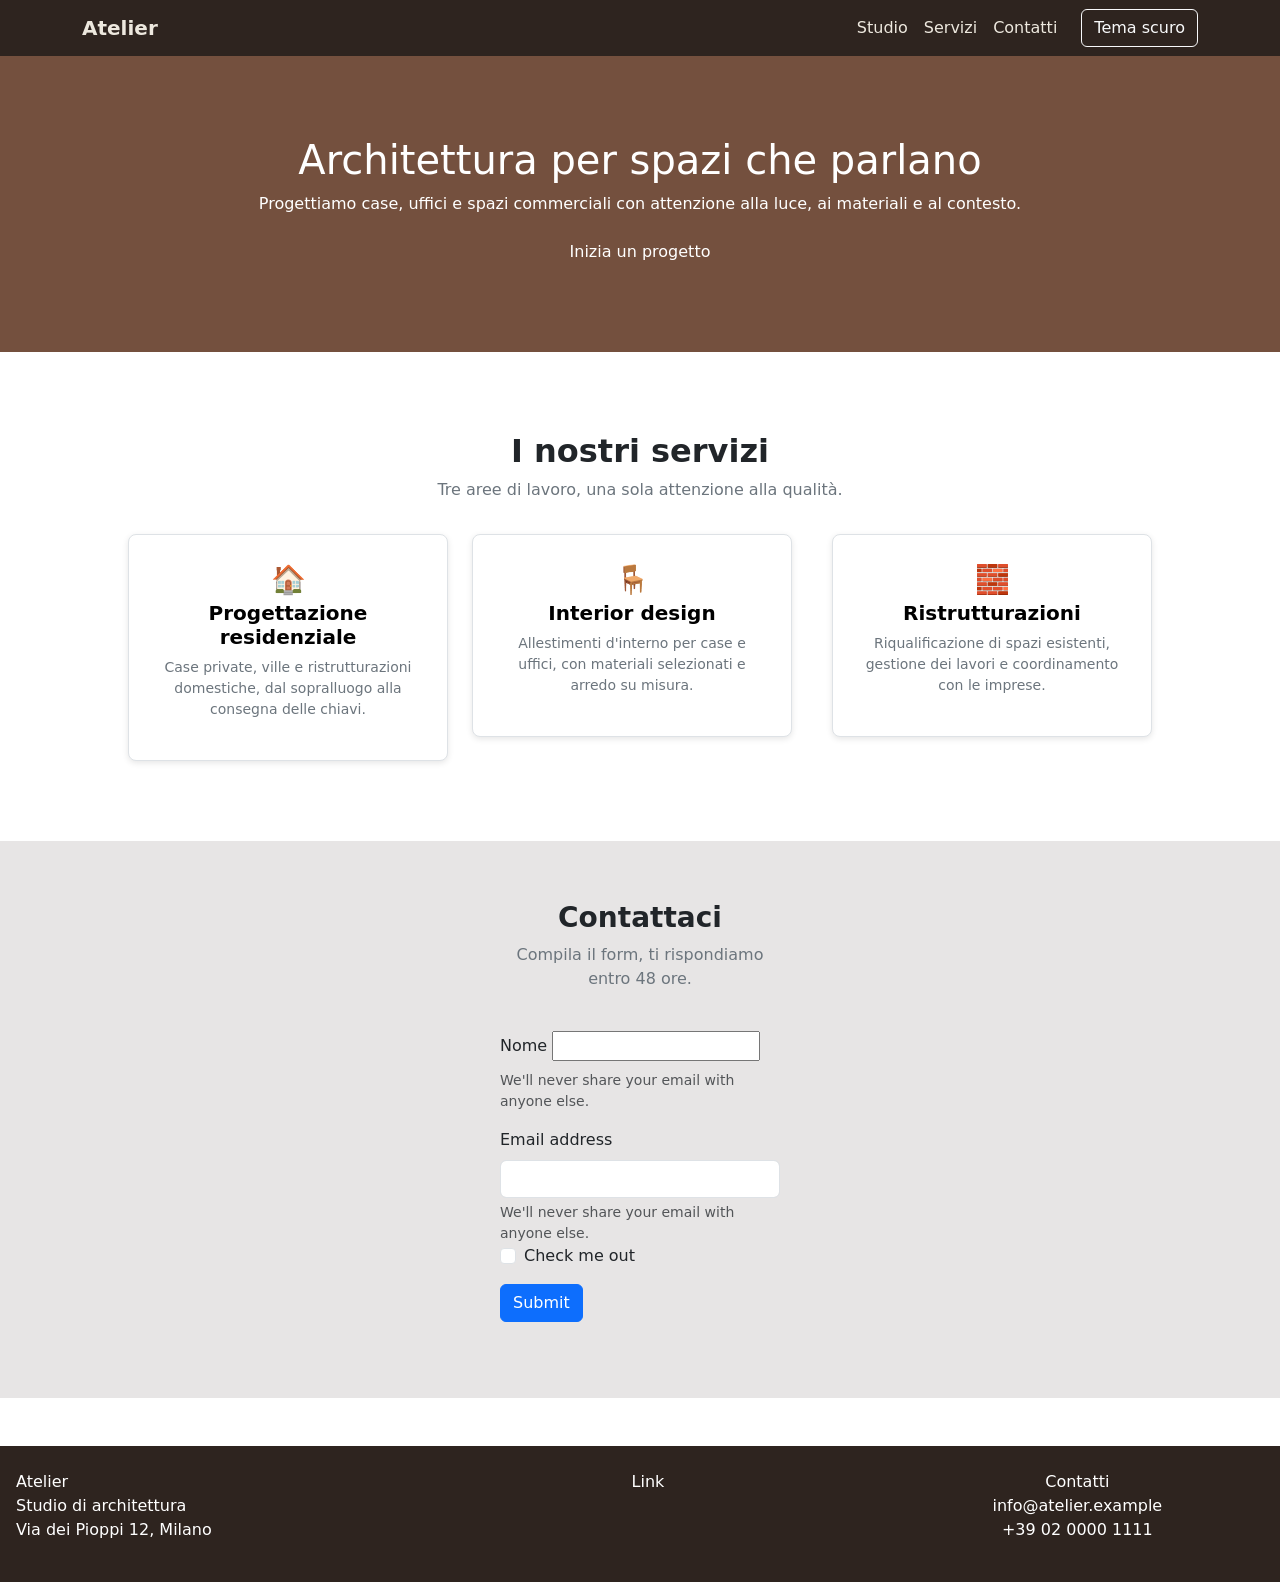
==== index.html @ 80661583 "header, hero, card, footer, form" ====
<!doctype html>
<html lang="it">
  <head>
    <meta charset="UTF-8" />
    <meta name="viewport" content="width=device-width, initial-scale=1.0" />
    <title>Atelier — Studio di architettura</title>
    <link
      rel="stylesheet"
      href="https://cdn.jsdelivr.net/npm/bootstrap@5.3.3/dist/css/bootstrap.min.css"
    />
    <link rel="stylesheet" href="assets/css/style.css" />
  </head>
  <body>
    <header>
      <!-- Navbar Bootstrap (navbar-expand-md, sticky in cima) -->
      <nav class="navbar navbar-expand-md">
        <div class="container">
          <a class="navbar-brand fw-bold" href="#">Atelier</a>
          <button
            class="navbar-toggler"
            data-bs-toggle="collapse"
            data-bs-target="#nav-menu"
          >
            <span class="navbar-toggler-icon"></span>
          </button>
          <div class="collapse navbar-collapse" id="nav-menu">
            <ul class="navbar-nav d-flex ms-auto mx-2">
              <li class="nav-item"><a class="nav-link">Studio</a></li>
              <li class="nav-item"><a class="nav-link">Servizi</a></li>
              <li class="nav-item"><a class="nav-link">Contatti</a></li>
            </ul>
            <button
              id="toggle-tema"
              type="button"
              class="btn btn-outline-light ms-md-2 mt-2 mt-md-0"
            >
              Tema scuro
            </button>
          </div>
        </div>
      </nav>
    </header>

    <section id="studio" class="text-center">
      <!-- Hero: titolo grande, sottotitolo, CTA. Sfondo brand. min-height 80vh -->
      <div class="hero-content" id="heroContent">
          <h1>Architettura per spazi che parlano</h1>
          <p>
            Progettiamo case, uffici e spazi commerciali con attenzione alla luce, ai materiali e al contesto.
          </p>
          <button id="project-btn" class="p-2">Inizia un progetto</button>
    </section>

    <section id="servizi">
      <!-- 3 card servizi affiancate da md in su -->
      <h2 class="fw-bold text-center">I nostri servizi</h2>
      <p class="text-center text-secondary">Tre aree di lavoro, una sola attenzione alla qualità.</p>
        <div class="services-container">
          <div class="services-card text-center col-12 col-md-3 ms-md-3 ms-lg-5 w-100 h-100">
            <span class="fs-3">🏠</span>
            <h3>Progettazione residenziale</h3>
            <p>
              Case private, ville e ristrutturazioni domestiche, dal sopralluogo alla consegna delle chiavi.
            </p>
          </div>

          <div class="services-card text-center col-12 col-md-3 w-100 h-100">
            <span class="fs-3">🪑</span>
            <h3>Interior design</h3>
            <p>
              Allestimenti d'interno per case e uffici, con materiali selezionati e arredo su misura.
            </p>
          </div>

          <div class="services-card text-center col-12 col-md-3 ms-md-3 me-lg-5 w-100 h-100">
            <span class="fs-3">🧱</span>
            <h3>Ristrutturazioni</h3>
            <p>
              Riqualificazione di spazi esistenti, gestione dei lavori e coordinamento con le imprese.
            </p>
          </div>
        </div>
    </section>

    <section id="contatti">
      <!-- Form contatti Bootstrap, larghezza limitata e centrata -->
      <h3 class="text-center fw-bold">Contattaci</h3>
      <p class="text-center pb-4 text-secondary">Compila il form, ti rispondiamo entro 48 ore.</p>
      <form>
        <div class="mb-3">
          <label for="name" class="form-label">Nome</label>
          <input type="text" class="name" id="name" aria-describedby="name">
        <div id="emailHelp" class="form-text">We'll never share your email with anyone else.</div>
        </div>
        <div class="mb-3">
          <label for="exampleInputEmail1" class="form-label">Email address</label>
          <input type="email" class="form-control" id="exampleInputEmail1" aria-describedby="emailHelp">
        <div id="emailHelp" class="form-text">We'll never share your email with anyone else.</div>
        <div class="mb-3 form-check">
          <input type="checkbox" class="form-check-input" id="exampleCheck1">
          <label class="form-check-label" for="exampleCheck1">Check me out</label>
        </div>
        <button type="submit" class="btn btn-primary">Submit</button>
      </form>
    </section>

    <footer class="py-4 mt-5">
      <!-- 3 colonne: Atelier+indirizzo / Link / Contatti. Copyright in fondo -->
      <div class="row ps-3">
        <div class="col-12 col-md-4 mb-2 mb-md-0">Atelier
          <p>Studio di architettura <br />
            Via dei Pioppi 12, Milano</p>
          
        </div>
        <div class="col-12 col-md-4 mb-2 mb-md-0 text-center">Link</div>
        <div class="col-12 col-md-4 text-center">Contatti
          <p>info@atelier.example <br />
          +39 02 0000 1111</p>
        </div>
      </div>
    </footer>

    <script src="https://cdn.jsdelivr.net/npm/bootstrap@5.3.3/dist/js/bootstrap.bundle.min.js"></script>
    <script src="assets/js/script.js"></script>
  </body>
</html>
---- assets/css/style.css ----
#studio,
#servizi,
#contatti {
  padding: 80px;
}

.navbar,
footer {
  background-color: hsl(20, 20%, 15%);
}
.navbar .navbar-brand,
footer .navbar-brand {
  color: hsl(40, 30%, 90%);
}
.navbar .nav-link,
footer .nav-link {
  color: hsl(40, 30%, 90%);
}
.navbar .container,
.navbar .row,
footer .container,
footer .row {
  color: #ffffff;
}

#studio {
  background-color: hsl(20, 30%, 35%);
  color: #ffffff;
}

#project-btn {
  background-color: hsl(20, 30%, 35%);
  color: #ffffff;
  border: none;
}
#project-btn:hover {
  background-color: hsl(20, 30%, 25%);
  border-radius: 8px;
}

.services-container {
  display: flex;
  flex-wrap: wrap;
  align-items: stretch;
  gap: 24px;
  margin-top: 32px;
}

.services-card {
  background-color: #ffffff;
  border: 1px solid #dee2e6;
  border-radius: 8px;
  padding: 24px;
  box-shadow: 0 2px 6px rgba(0, 0, 0, 0.1);
}
.services-card h3 {
  color: black;
  font-weight: bold;
  font-size: 20px;
}
.services-card p {
  color: #6c757d;
  font-size: 14px;
}
.services-card {
  flex: 0 0 100%;
}
@media (min-width: 768px) {
  .services-card {
    flex: 1;
  }
}

#contatti {
  background-color: rgb(231, 229, 229);
  padding: 60px 500px;
}

/*# sourceMappingURL=style.css.map */
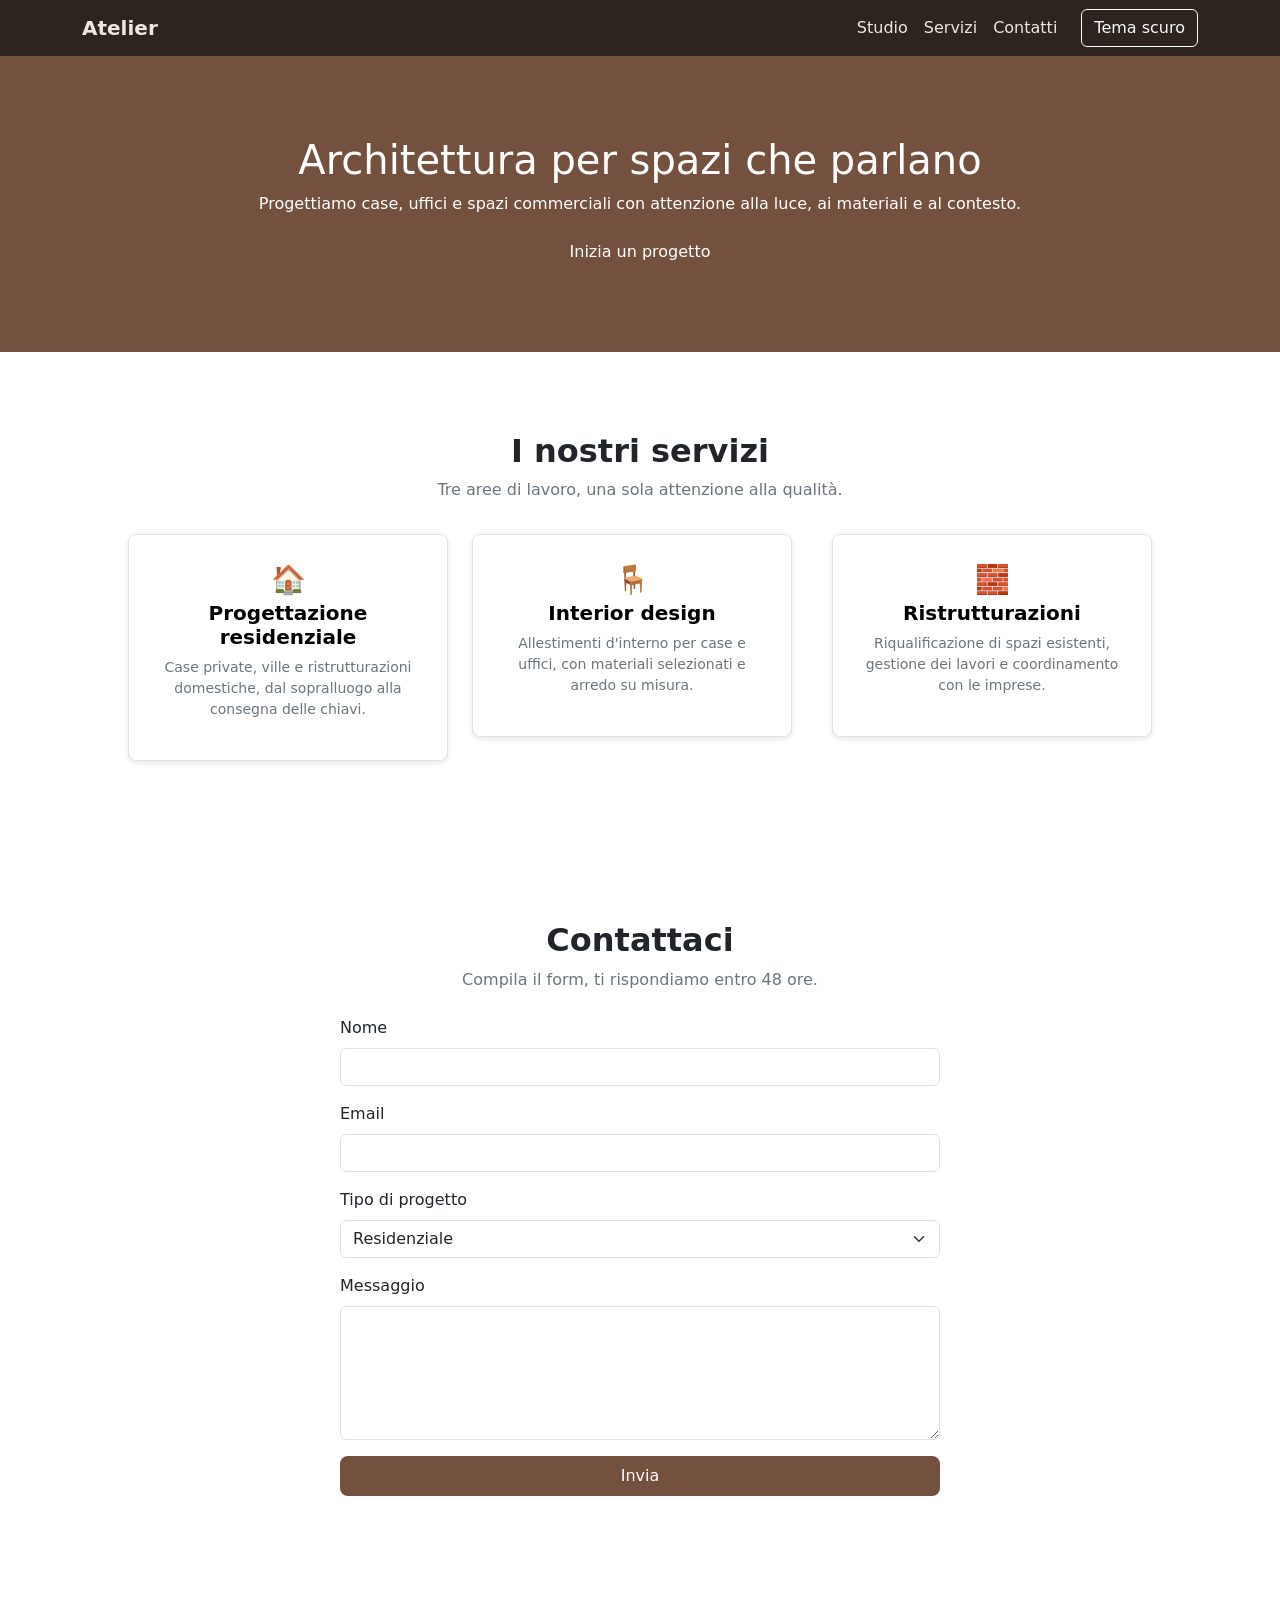
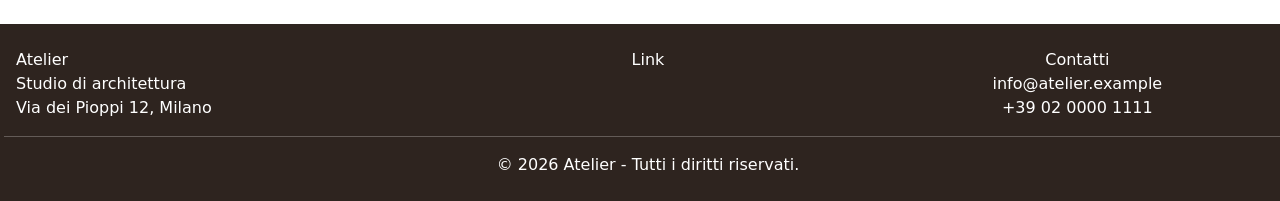
==== commit 5279a27a: "fixed anchor links in header" ====
--- a/index.html
+++ b/index.html
@@ -25,9 +25,11 @@
           </button>
           <div class="collapse navbar-collapse" id="nav-menu">
             <ul class="navbar-nav d-flex ms-auto mx-2">
-              <li class="nav-item"><a class="nav-link">Studio</a></li>
-              <li class="nav-item"><a class="nav-link">Servizi</a></li>
-              <li class="nav-item"><a class="nav-link">Contatti</a></li>
+              <li class="nav-item"><a class="nav-link" href="#studio">Studio</a></li>
+              <li class="nav-item"><a class="nav-link" href="#servizi">Servizi</a></li>
+              <li class="nav-item">
+                <a class="nav-link" href="#contatti">Contatti</a>
+              </li>
             </ul>
             <button
               id="toggle-tema"
@@ -44,78 +46,107 @@
     <section id="studio" class="text-center">
       <!-- Hero: titolo grande, sottotitolo, CTA. Sfondo brand. min-height 80vh -->
       <div class="hero-content" id="heroContent">
-          <h1>Architettura per spazi che parlano</h1>
-          <p>
-            Progettiamo case, uffici e spazi commerciali con attenzione alla luce, ai materiali e al contesto.
-          </p>
-          <button id="project-btn" class="p-2">Inizia un progetto</button>
+        <h1>Architettura per spazi che parlano</h1>
+        <p>
+          Progettiamo case, uffici e spazi commerciali con attenzione alla luce,
+          ai materiali e al contesto.
+        </p>
+        <button id="project-btn" class="p-2">Inizia un progetto</button>
+      </div>
     </section>
 
     <section id="servizi">
       <!-- 3 card servizi affiancate da md in su -->
       <h2 class="fw-bold text-center">I nostri servizi</h2>
-      <p class="text-center text-secondary">Tre aree di lavoro, una sola attenzione alla qualità.</p>
-        <div class="services-container">
-          <div class="services-card text-center col-12 col-md-3 ms-md-3 ms-lg-5 w-100 h-100">
-            <span class="fs-3">🏠</span>
-            <h3>Progettazione residenziale</h3>
-            <p>
-              Case private, ville e ristrutturazioni domestiche, dal sopralluogo alla consegna delle chiavi.
-            </p>
-          </div>
+      <p class="text-center text-secondary">
+        Tre aree di lavoro, una sola attenzione alla qualità.
+      </p>
+      <div class="services-container">
+        <div
+          class="services-card text-center col-12 col-md-3 ms-md-3 ms-lg-5 w-100 h-100"
+        >
+          <span class="fs-3">🏠</span>
+          <h3>Progettazione residenziale</h3>
+          <p>
+            Case private, ville e ristrutturazioni domestiche, dal sopralluogo
+            alla consegna delle chiavi.
+          </p>
+        </div>
 
-          <div class="services-card text-center col-12 col-md-3 w-100 h-100">
-            <span class="fs-3">🪑</span>
-            <h3>Interior design</h3>
-            <p>
-              Allestimenti d'interno per case e uffici, con materiali selezionati e arredo su misura.
-            </p>
-          </div>
+        <div class="services-card text-center col-12 col-md-3 w-100 h-100">
+          <span class="fs-3">🪑</span>
+          <h3>Interior design</h3>
+          <p>
+            Allestimenti d'interno per case e uffici, con materiali selezionati
+            e arredo su misura.
+          </p>
+        </div>
 
-          <div class="services-card text-center col-12 col-md-3 ms-md-3 me-lg-5 w-100 h-100">
-            <span class="fs-3">🧱</span>
-            <h3>Ristrutturazioni</h3>
-            <p>
-              Riqualificazione di spazi esistenti, gestione dei lavori e coordinamento con le imprese.
-            </p>
-          </div>
+        <div
+          class="services-card text-center col-12 col-md-3 ms-md-3 me-lg-5 w-100 h-100"
+        >
+          <span class="fs-3">🧱</span>
+          <h3>Ristrutturazioni</h3>
+          <p>
+            Riqualificazione di spazi esistenti, gestione dei lavori e
+            coordinamento con le imprese.
+          </p>
         </div>
+      </div>
     </section>
 
     <section id="contatti">
       <!-- Form contatti Bootstrap, larghezza limitata e centrata -->
-      <h3 class="text-center fw-bold">Contattaci</h3>
-      <p class="text-center pb-4 text-secondary">Compila il form, ti rispondiamo entro 48 ore.</p>
-      <form>
+      <h2 class="text-center fw-bold">Contattaci</h2>
+      <p class="text-center text-secondary">
+        Compila il form, ti rispondiamo entro 48 ore.
+      </p>
+      <form class="mx-auto mt-4" style="max-width: 600px">
         <div class="mb-3">
-          <label for="name" class="form-label">Nome</label>
-          <input type="text" class="name" id="name" aria-describedby="name">
-        <div id="emailHelp" class="form-text">We'll never share your email with anyone else.</div>
+          <label for="nome" class="form-label">Nome</label>
+          <input type="text" class="form-control" id="nome" />
         </div>
         <div class="mb-3">
-          <label for="exampleInputEmail1" class="form-label">Email address</label>
-          <input type="email" class="form-control" id="exampleInputEmail1" aria-describedby="emailHelp">
-        <div id="emailHelp" class="form-text">We'll never share your email with anyone else.</div>
-        <div class="mb-3 form-check">
-          <input type="checkbox" class="form-check-input" id="exampleCheck1">
-          <label class="form-check-label" for="exampleCheck1">Check me out</label>
+          <label for="email" class="form-label">Email</label>
+          <input type="email" class="form-control" id="email" />
         </div>
-        <button type="submit" class="btn btn-primary">Submit</button>
+        <div class="mb-3">
+          <label for="tipo-progetto" class="form-label">Tipo di progetto</label>
+          <select class="form-select" id="tipo-progetto">
+            <option value="residenziale">Residenziale</option>
+            <option value="interior">Interior design</option>
+            <option value="ristrutturazione">Ristrutturazione</option>
+          </select>
+        </div>
+        <div class="mb-3">
+          <label for="messaggio" class="form-label">Messaggio</label>
+          <textarea class="form-control" id="messaggio" rows="5"></textarea>
+        </div>
+        <button type="submit" id="submit-btn" class="w-100">Invia</button>
       </form>
     </section>
 
     <footer class="py-4 mt-5">
       <!-- 3 colonne: Atelier+indirizzo / Link / Contatti. Copyright in fondo -->
       <div class="row ps-3">
-        <div class="col-12 col-md-4 mb-2 mb-md-0">Atelier
-          <p>Studio di architettura <br />
-            Via dei Pioppi 12, Milano</p>
-          
+        <div class="col-12 col-md-4 mb-2 mb-md-0">
+          Atelier
+          <p>
+            Studio di architettura <br />
+            Via dei Pioppi 12, Milano
+          </p>
         </div>
         <div class="col-12 col-md-4 mb-2 mb-md-0 text-center">Link</div>
-        <div class="col-12 col-md-4 text-center">Contatti
-          <p>info@atelier.example <br />
-          +39 02 0000 1111</p>
+        <div class="col-12 col-md-4 text-center">
+          Contatti
+          <p>
+            info@atelier.example <br />
+            +39 02 0000 1111
+          </p>
+        </div>
+        <hr />
+        <div class="container text-center">
+          <p class="m-0">© 2026 Atelier - Tutti i diritti riservati.</p>
         </div>
       </div>
     </footer>
--- a/assets/css/style.css
+++ b/assets/css/style.css
@@ -71,9 +71,15 @@
   }
 }
 
-#contatti {
-  background-color: rgb(231, 229, 229);
-  padding: 60px 500px;
+#submit-btn {
+  background-color: hsl(20, 30%, 35%);
+  color: #ffffff;
+  border: none;
+  border-radius: 8px;
+  padding: 8px 0;
+}
+#submit-btn:hover {
+  background-color: hsl(20, 30%, 25%);
 }
 
 /*# sourceMappingURL=style.css.map */
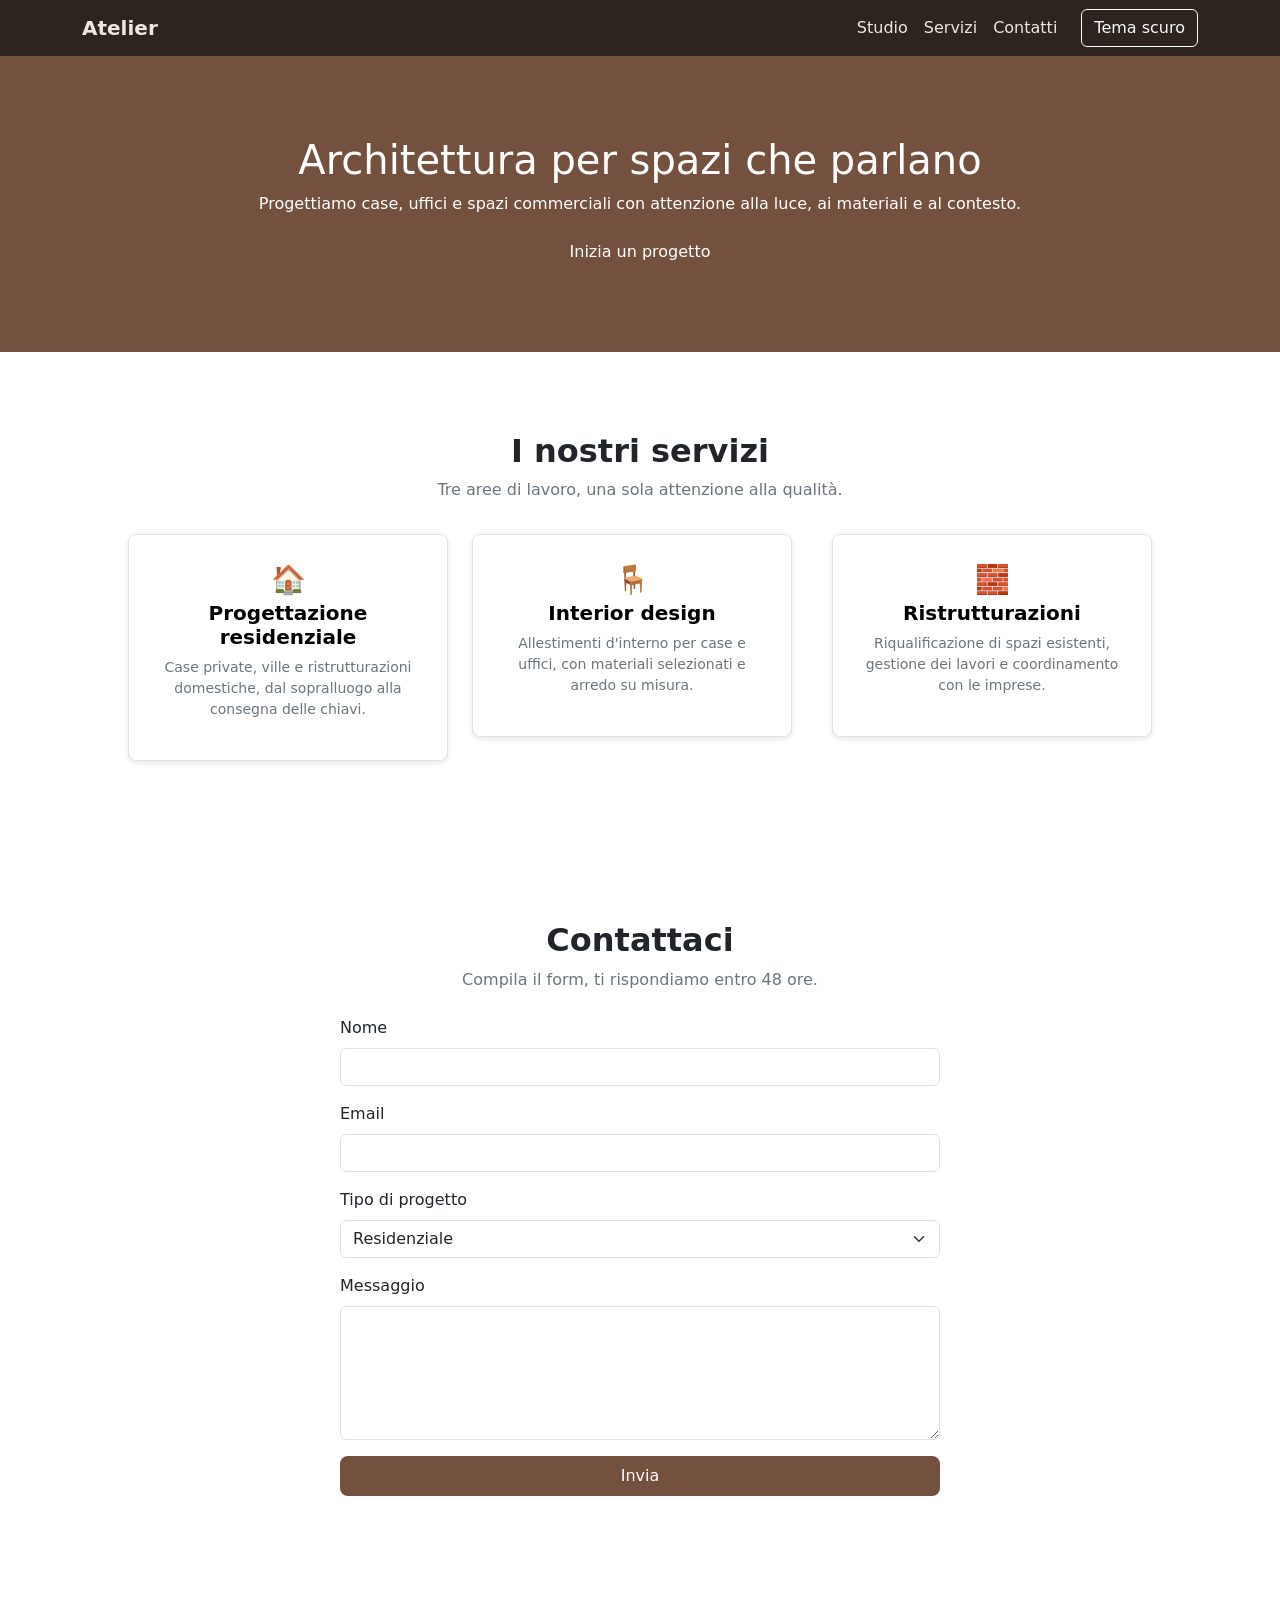
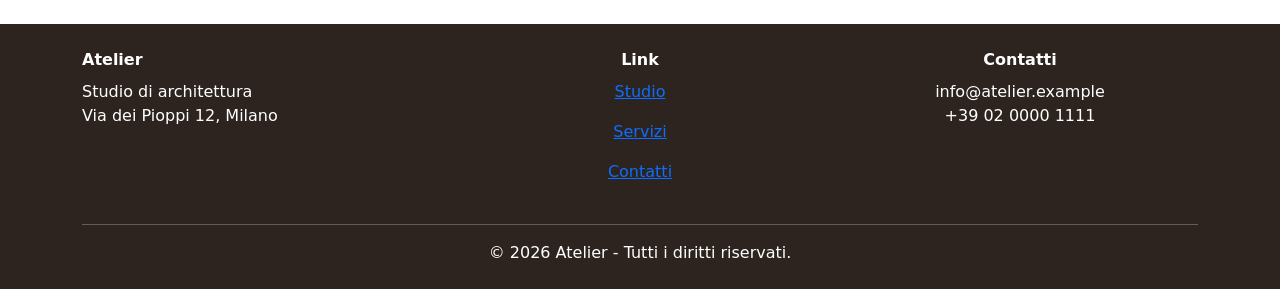
==== commit b967a256: "fixed footer, addition of Thank you page after compiling form, form validation" ====
--- a/index.html
+++ b/index.html
@@ -25,8 +25,12 @@
           </button>
           <div class="collapse navbar-collapse" id="nav-menu">
             <ul class="navbar-nav d-flex ms-auto mx-2">
-              <li class="nav-item"><a class="nav-link" href="#studio">Studio</a></li>
-              <li class="nav-item"><a class="nav-link" href="#servizi">Servizi</a></li>
+              <li class="nav-item">
+                <a class="nav-link" href="#studio">Studio</a>
+              </li>
+              <li class="nav-item">
+                <a class="nav-link" href="#servizi">Servizi</a>
+              </li>
               <li class="nav-item">
                 <a class="nav-link" href="#contatti">Contatti</a>
               </li>
@@ -101,53 +105,67 @@
       <p class="text-center text-secondary">
         Compila il form, ti rispondiamo entro 48 ore.
       </p>
-      <form class="mx-auto mt-4" style="max-width: 600px">
+      <form
+        method="get"
+        action="grazie.html"
+        class="mx-auto mt-4"
+        style="max-width: 600px"
+      >
         <div class="mb-3">
           <label for="nome" class="form-label">Nome</label>
-          <input type="text" class="form-control" id="nome" />
+          <input type="text" class="form-control" id="nome" required />
         </div>
         <div class="mb-3">
           <label for="email" class="form-label">Email</label>
-          <input type="email" class="form-control" id="email" />
+          <input type="email" class="form-control" id="email" required />
         </div>
         <div class="mb-3">
           <label for="tipo-progetto" class="form-label">Tipo di progetto</label>
-          <select class="form-select" id="tipo-progetto">
+          <select class="form-select" id="tipo-progetto" required>
             <option value="residenziale">Residenziale</option>
             <option value="interior">Interior design</option>
             <option value="ristrutturazione">Ristrutturazione</option>
           </select>
         </div>
         <div class="mb-3">
-          <label for="messaggio" class="form-label">Messaggio</label>
+          <label for="messaggio" class="form-label" required>Messaggio</label>
           <textarea class="form-control" id="messaggio" rows="5"></textarea>
         </div>
-        <button type="submit" id="submit-btn" class="w-100">Invia</button>
+        <button type="submit" id="submit-btn" class="w-100" required>
+          Invia
+        </button>
       </form>
     </section>
 
     <footer class="py-4 mt-5">
       <!-- 3 colonne: Atelier+indirizzo / Link / Contatti. Copyright in fondo -->
-      <div class="row ps-3">
-        <div class="col-12 col-md-4 mb-2 mb-md-0">
-          Atelier
-          <p>
-            Studio di architettura <br />
-            Via dei Pioppi 12, Milano
-          </p>
-        </div>
-        <div class="col-12 col-md-4 mb-2 mb-md-0 text-center">Link</div>
-        <div class="col-12 col-md-4 text-center">
-          Contatti
-          <p>
-            info@atelier.example <br />
-            +39 02 0000 1111
-          </p>
+      <div class="container">
+        <div class="row mb-4">
+          <div class="col-12 col-md-4 mb-2 mb-md-0">
+            <p class="fw-bold mb-2">Atelier</p>
+            <p>
+              Studio di architettura <br />
+              Via dei Pioppi 12, Milano
+            </p>
+          </div>
+          <div class="col-12 col-md-4 mb-2 mb-md-0 text-center">
+            <p class="fw-bold mb-2">Link</p>
+            <p><a href="#studio">Studio</a></p>
+            <p><a href="#servizi">Servizi</a></p>
+            <p><a href="#contatti">Contatti</a></p>
+          </div>
+          <div class="col-12 col-md-4 text-center">
+            <p class="fw-bold mb-2">Contatti</p>
+            <p>
+              info@atelier.example <br />
+              +39 02 0000 1111
+            </p>
+          </div>
         </div>
         <hr />
-        <div class="container text-center">
-          <p class="m-0">© 2026 Atelier - Tutti i diritti riservati.</p>
-        </div>
+        <p class="text-center m-0">
+          © 2026 Atelier - Tutti i diritti riservati.
+        </p>
       </div>
     </footer>
 
--- a/assets/css/style.css
+++ b/assets/css/style.css
@@ -82,4 +82,8 @@
   background-color: hsl(20, 30%, 25%);
 }
 
+footer {
+  color: rgb(210, 208, 208);
+}
+
 /*# sourceMappingURL=style.css.map */
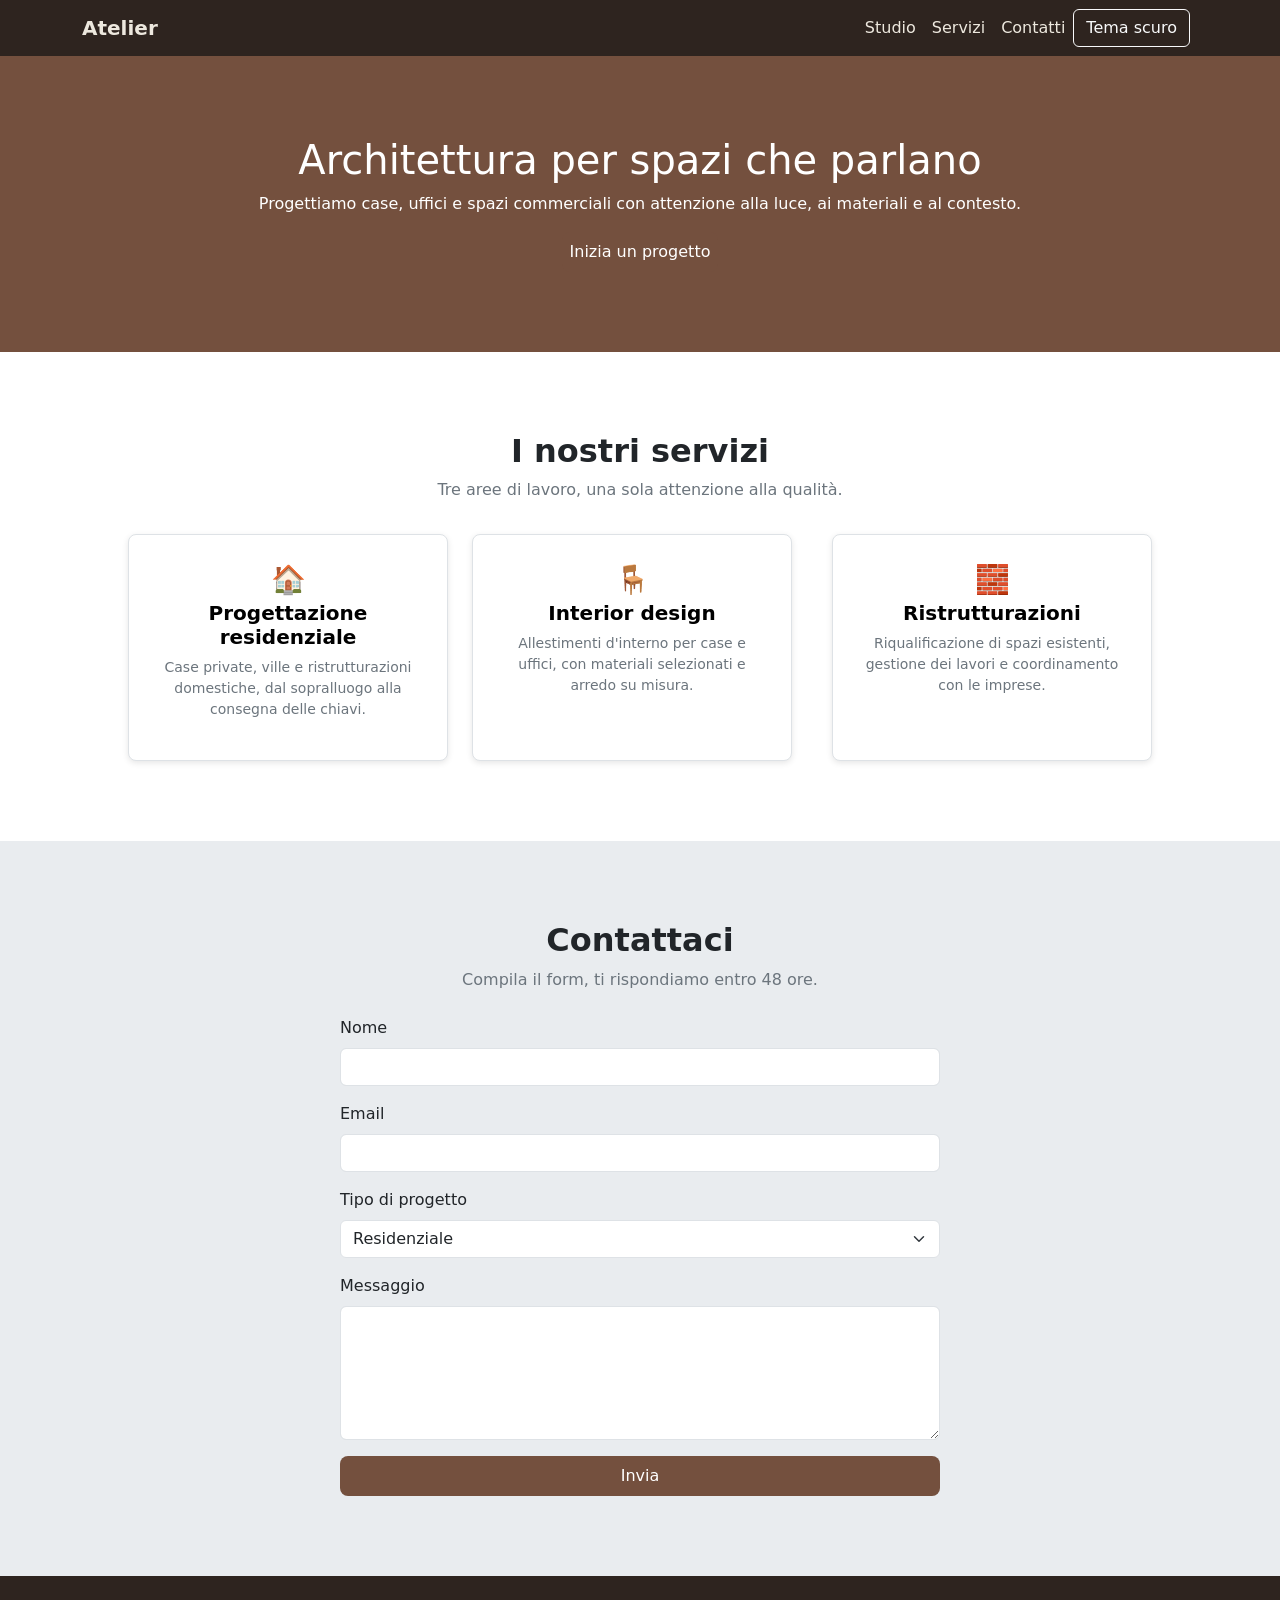
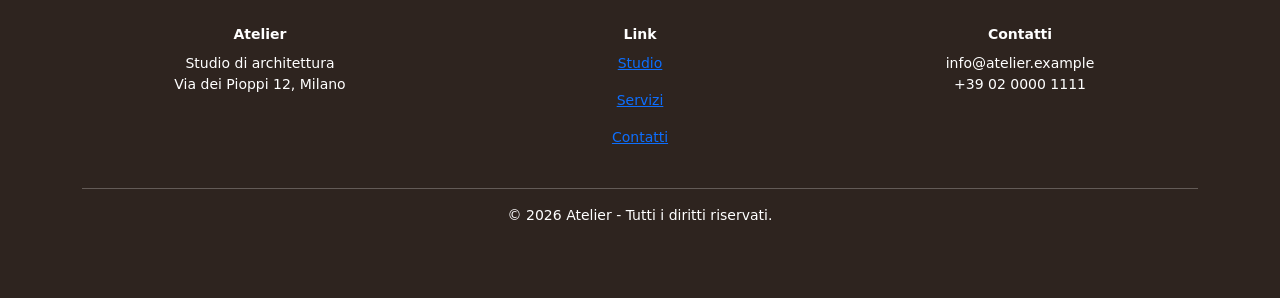
==== commit 476c6fdd: "fixed footer and cards" ====
--- a/index.html
+++ b/index.html
@@ -17,6 +17,13 @@
         <div class="container">
           <a class="navbar-brand fw-bold" href="#">Atelier</a>
           <button
+            id="toggle-tema"
+            type="button"
+            class="btn btn-outline-light ms-auto me-2 order-md-last"
+          >
+            Tema scuro
+          </button>
+          <button
             class="navbar-toggler"
             data-bs-toggle="collapse"
             data-bs-target="#nav-menu"
@@ -24,7 +31,7 @@
             <span class="navbar-toggler-icon"></span>
           </button>
           <div class="collapse navbar-collapse" id="nav-menu">
-            <ul class="navbar-nav d-flex ms-auto mx-2">
+            <ul class="navbar-nav ms-auto">
               <li class="nav-item">
                 <a class="nav-link" href="#studio">Studio</a>
               </li>
@@ -35,13 +42,6 @@
                 <a class="nav-link" href="#contatti">Contatti</a>
               </li>
             </ul>
-            <button
-              id="toggle-tema"
-              type="button"
-              class="btn btn-outline-light ms-md-2 mt-2 mt-md-0"
-            >
-              Tema scuro
-            </button>
           </div>
         </div>
       </nav>
@@ -67,7 +67,7 @@
       </p>
       <div class="services-container">
         <div
-          class="services-card text-center col-12 col-md-3 ms-md-3 ms-lg-5 w-100 h-100"
+          class="services-card text-center col-12 col-md-3 ms-md-3 ms-lg-5 w-100"
         >
           <span class="fs-3">🏠</span>
           <h3>Progettazione residenziale</h3>
@@ -77,7 +77,7 @@
           </p>
         </div>
 
-        <div class="services-card text-center col-12 col-md-3 w-100 h-100">
+        <div class="services-card text-center col-12 col-md-3 w-100">
           <span class="fs-3">🪑</span>
           <h3>Interior design</h3>
           <p>
@@ -87,7 +87,7 @@
         </div>
 
         <div
-          class="services-card text-center col-12 col-md-3 ms-md-3 me-lg-5 w-100 h-100"
+          class="services-card text-center col-12 col-md-3 ms-md-3 me-lg-5 w-100"
         >
           <span class="fs-3">🧱</span>
           <h3>Ristrutturazioni</h3>
@@ -99,7 +99,7 @@
       </div>
     </section>
 
-    <section id="contatti">
+    <section id="contatti" class="bg-body-secondary">
       <!-- Form contatti Bootstrap, larghezza limitata e centrata -->
       <h2 class="text-center fw-bold">Contattaci</h2>
       <p class="text-center text-secondary">
@@ -137,7 +137,7 @@
       </form>
     </section>
 
-    <footer class="py-4 mt-5">
+    <footer class="py-5 text-center">
       <!-- 3 colonne: Atelier+indirizzo / Link / Contatti. Copyright in fondo -->
       <div class="container">
         <div class="row mb-4">
@@ -148,13 +148,13 @@
               Via dei Pioppi 12, Milano
             </p>
           </div>
-          <div class="col-12 col-md-4 mb-2 mb-md-0 text-center">
+          <div class="col-12 col-md-4 mb-2 mb-md-0">
             <p class="fw-bold mb-2">Link</p>
             <p><a href="#studio">Studio</a></p>
             <p><a href="#servizi">Servizi</a></p>
             <p><a href="#contatti">Contatti</a></p>
           </div>
-          <div class="col-12 col-md-4 text-center">
+          <div class="col-12 col-md-4">
             <p class="fw-bold mb-2">Contatti</p>
             <p>
               info@atelier.example <br />
@@ -163,7 +163,7 @@
           </div>
         </div>
         <hr />
-        <p class="text-center m-0">
+        <p class="text-center mb-4">
           © 2026 Atelier - Tutti i diritti riservati.
         </p>
       </div>
--- a/assets/css/style.css
+++ b/assets/css/style.css
@@ -1,3 +1,52 @@
+body.dark {
+  background-color: #1a1a1a;
+  color: #f0f0f0;
+}
+body.dark .navbar,
+body.dark footer {
+  background-color: #0d0d0d;
+}
+body.dark #studio {
+  background-color: #2c2c2c;
+}
+body.dark #servizi,
+body.dark #contatti {
+  background-color: #1a1a1a;
+}
+body.dark .text-secondary {
+  color: #adb5bd !important;
+}
+body.dark .services-card {
+  background-color: #2c2c2c;
+  border-color: #444444;
+}
+body.dark .services-card h3 {
+  color: #f0f0f0;
+}
+body.dark .services-card p {
+  color: #adb5bd;
+}
+body.dark .form-label {
+  color: #f0f0f0;
+}
+body.dark .form-control,
+body.dark .form-select {
+  background-color: #2c2c2c;
+  color: #f0f0f0;
+  border-color: #444444;
+}
+body.dark .form-control:focus,
+body.dark .form-select:focus {
+  background-color: #2c2c2c;
+  color: #f0f0f0;
+}
+body.dark footer a {
+  color: #adb5bd;
+}
+body.dark .btn-close {
+  filter: invert(1);
+}
+
 #studio,
 #servizi,
 #contatti {
@@ -22,6 +71,14 @@
 footer .row {
   color: #ffffff;
 }
+.navbar .navbar-toggler,
+footer .navbar-toggler {
+  border-color: rgba(255, 255, 255, 0.5);
+}
+.navbar .navbar-toggler .navbar-toggler-icon,
+footer .navbar-toggler .navbar-toggler-icon {
+  background-image: url("data:image/svg+xml,%3csvg xmlns='http://www.w3.org/2000/svg' viewBox='0 0 30 30'%3e%3cpath stroke='rgba%28255%2C 255%2C 255%2C 0.75%29' stroke-linecap='round' stroke-miterlimit='10' stroke-width='2' d='M4 7h22M4 15h22M4 23h22'/%3e%3c/svg%3e");
+}
 
 #studio {
   background-color: hsl(20, 30%, 35%);
@@ -32,6 +89,7 @@
   background-color: hsl(20, 30%, 35%);
   color: #ffffff;
   border: none;
+  border-radius: 8px;
 }
 #project-btn:hover {
   background-color: hsl(20, 30%, 25%);
@@ -84,6 +142,7 @@
 
 footer {
   color: rgb(210, 208, 208);
+  font-size: 14px;
 }
 
 /*# sourceMappingURL=style.css.map */
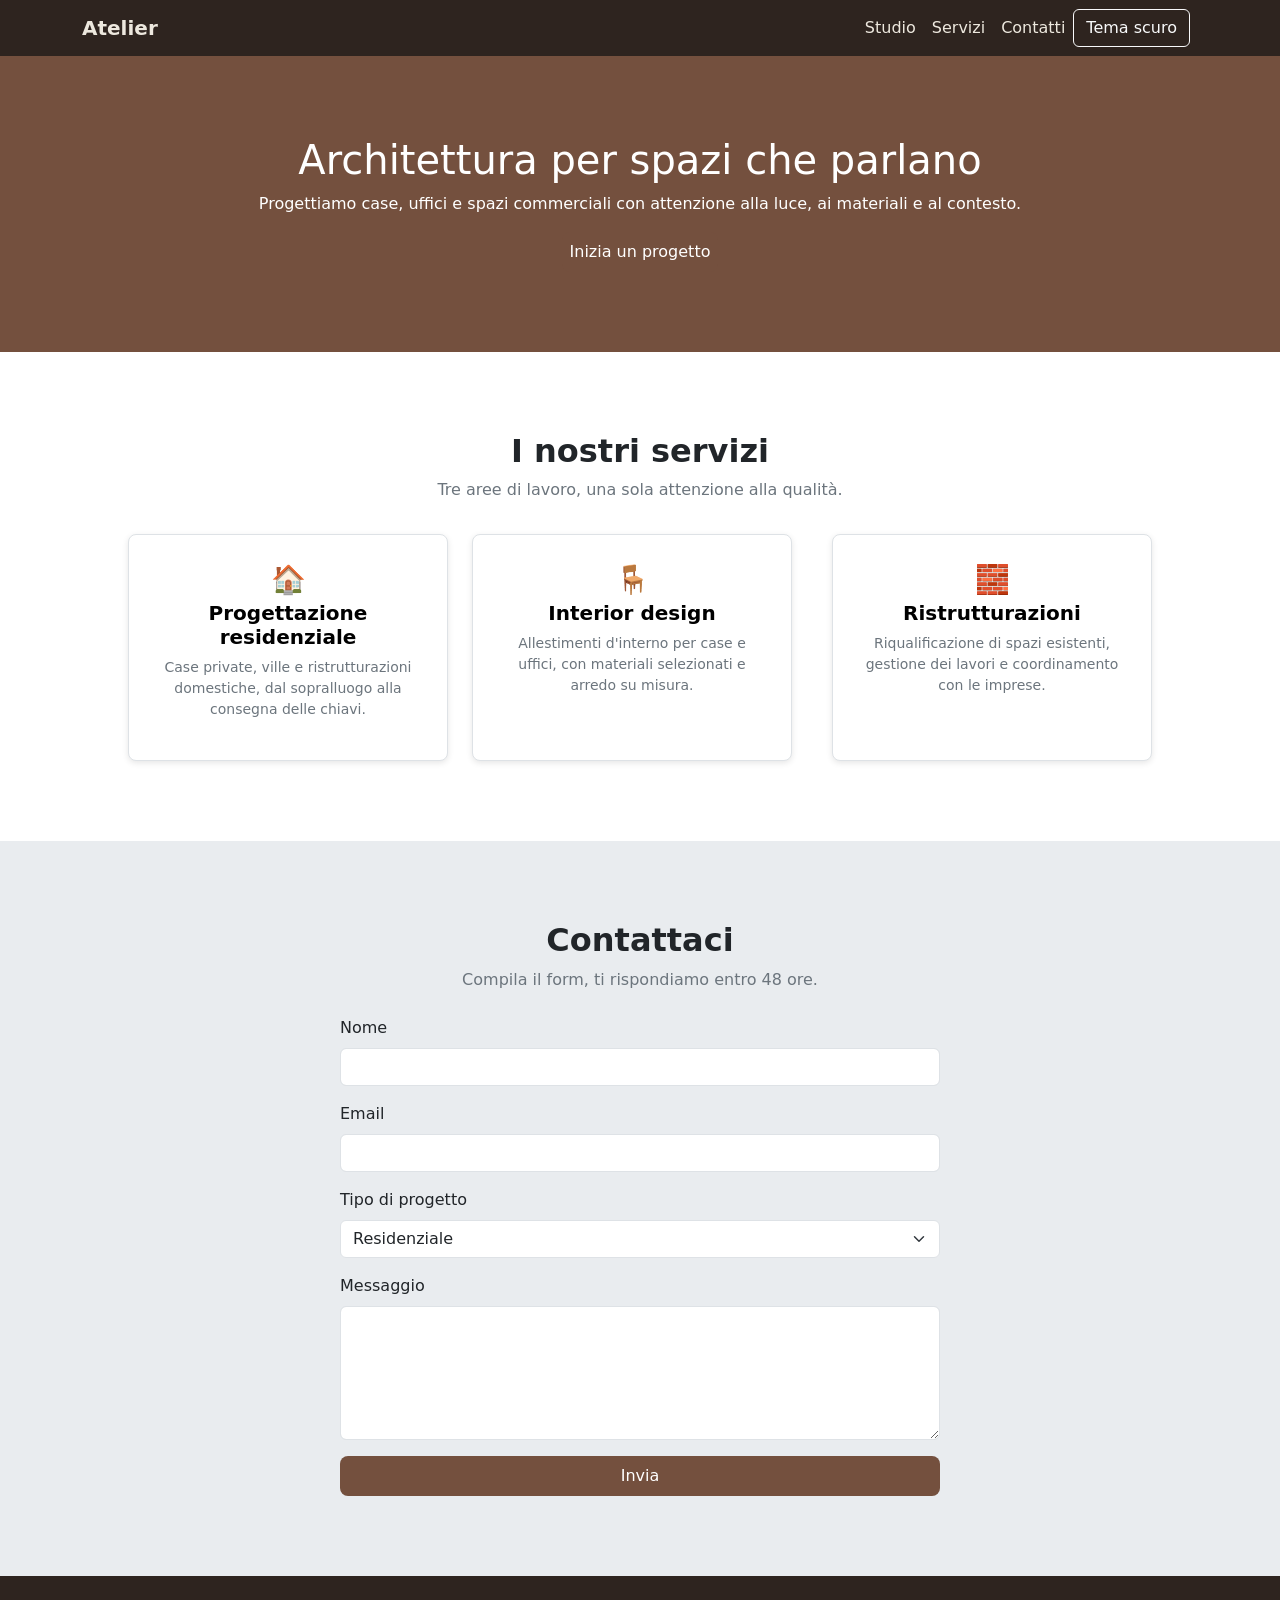
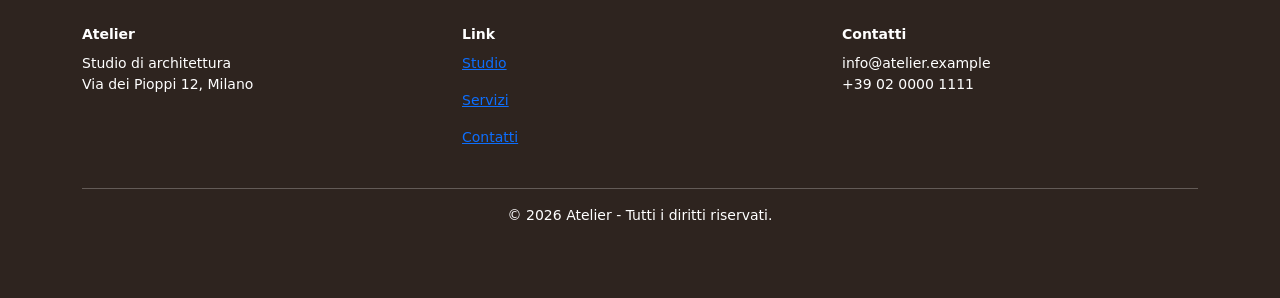
==== commit c2a0a99a: "improvements with explanations from Claude" ====
--- a/index.html
+++ b/index.html
@@ -8,6 +8,7 @@
       rel="stylesheet"
       href="https://cdn.jsdelivr.net/npm/bootstrap@5.3.3/dist/css/bootstrap.min.css"
     />
+    <link rel="icon" type="image/x-icon" href="assets/img/favicon casa.png" />
     <link rel="stylesheet" href="assets/css/style.css" />
   </head>
   <body>
@@ -67,7 +68,7 @@
       </p>
       <div class="services-container">
         <div
-          class="services-card text-center col-12 col-md-3 ms-md-3 ms-lg-5 w-100"
+          class="services-card text-center col-12 col-md-3 ms-md-3 ms-lg-5"
         >
           <span class="fs-3">🏠</span>
           <h3>Progettazione residenziale</h3>
@@ -77,7 +78,7 @@
           </p>
         </div>
 
-        <div class="services-card text-center col-12 col-md-3 w-100">
+        <div class="services-card text-center col-12 col-md-3">
           <span class="fs-3">🪑</span>
           <h3>Interior design</h3>
           <p>
@@ -87,7 +88,7 @@
         </div>
 
         <div
-          class="services-card text-center col-12 col-md-3 ms-md-3 me-lg-5 w-100"
+          class="services-card text-center col-12 col-md-3 ms-md-3 me-lg-5"
         >
           <span class="fs-3">🧱</span>
           <h3>Ristrutturazioni</h3>
@@ -121,23 +122,21 @@
         </div>
         <div class="mb-3">
           <label for="tipo-progetto" class="form-label">Tipo di progetto</label>
-          <select class="form-select" id="tipo-progetto" required>
+          <select class="form-select" id="tipo-progetto">
             <option value="residenziale">Residenziale</option>
             <option value="interior">Interior design</option>
             <option value="ristrutturazione">Ristrutturazione</option>
           </select>
         </div>
         <div class="mb-3">
-          <label for="messaggio" class="form-label" required>Messaggio</label>
+          <label for="messaggio" class="form-label">Messaggio</label>
           <textarea class="form-control" id="messaggio" rows="5"></textarea>
         </div>
-        <button type="submit" id="submit-btn" class="w-100" required>
-          Invia
-        </button>
+        <button type="submit" id="submit-btn" class="w-100">Invia</button>
       </form>
     </section>
 
-    <footer class="py-5 text-center">
+    <footer class="py-5">
       <!-- 3 colonne: Atelier+indirizzo / Link / Contatti. Copyright in fondo -->
       <div class="container">
         <div class="row mb-4">
--- a/assets/css/style.css
+++ b/assets/css/style.css
@@ -93,7 +93,6 @@
 }
 #project-btn:hover {
   background-color: hsl(20, 30%, 25%);
-  border-radius: 8px;
 }
 
 .services-container {
@@ -121,6 +120,12 @@
   font-size: 14px;
 }
 .services-card {
+  transition: transform 0.2s ease, box-shadow 0.2s ease;
+}
+.services-card:hover {
+  transform: translateY(-10px);
+}
+.services-card {
   flex: 0 0 100%;
 }
 @media (min-width: 768px) {
